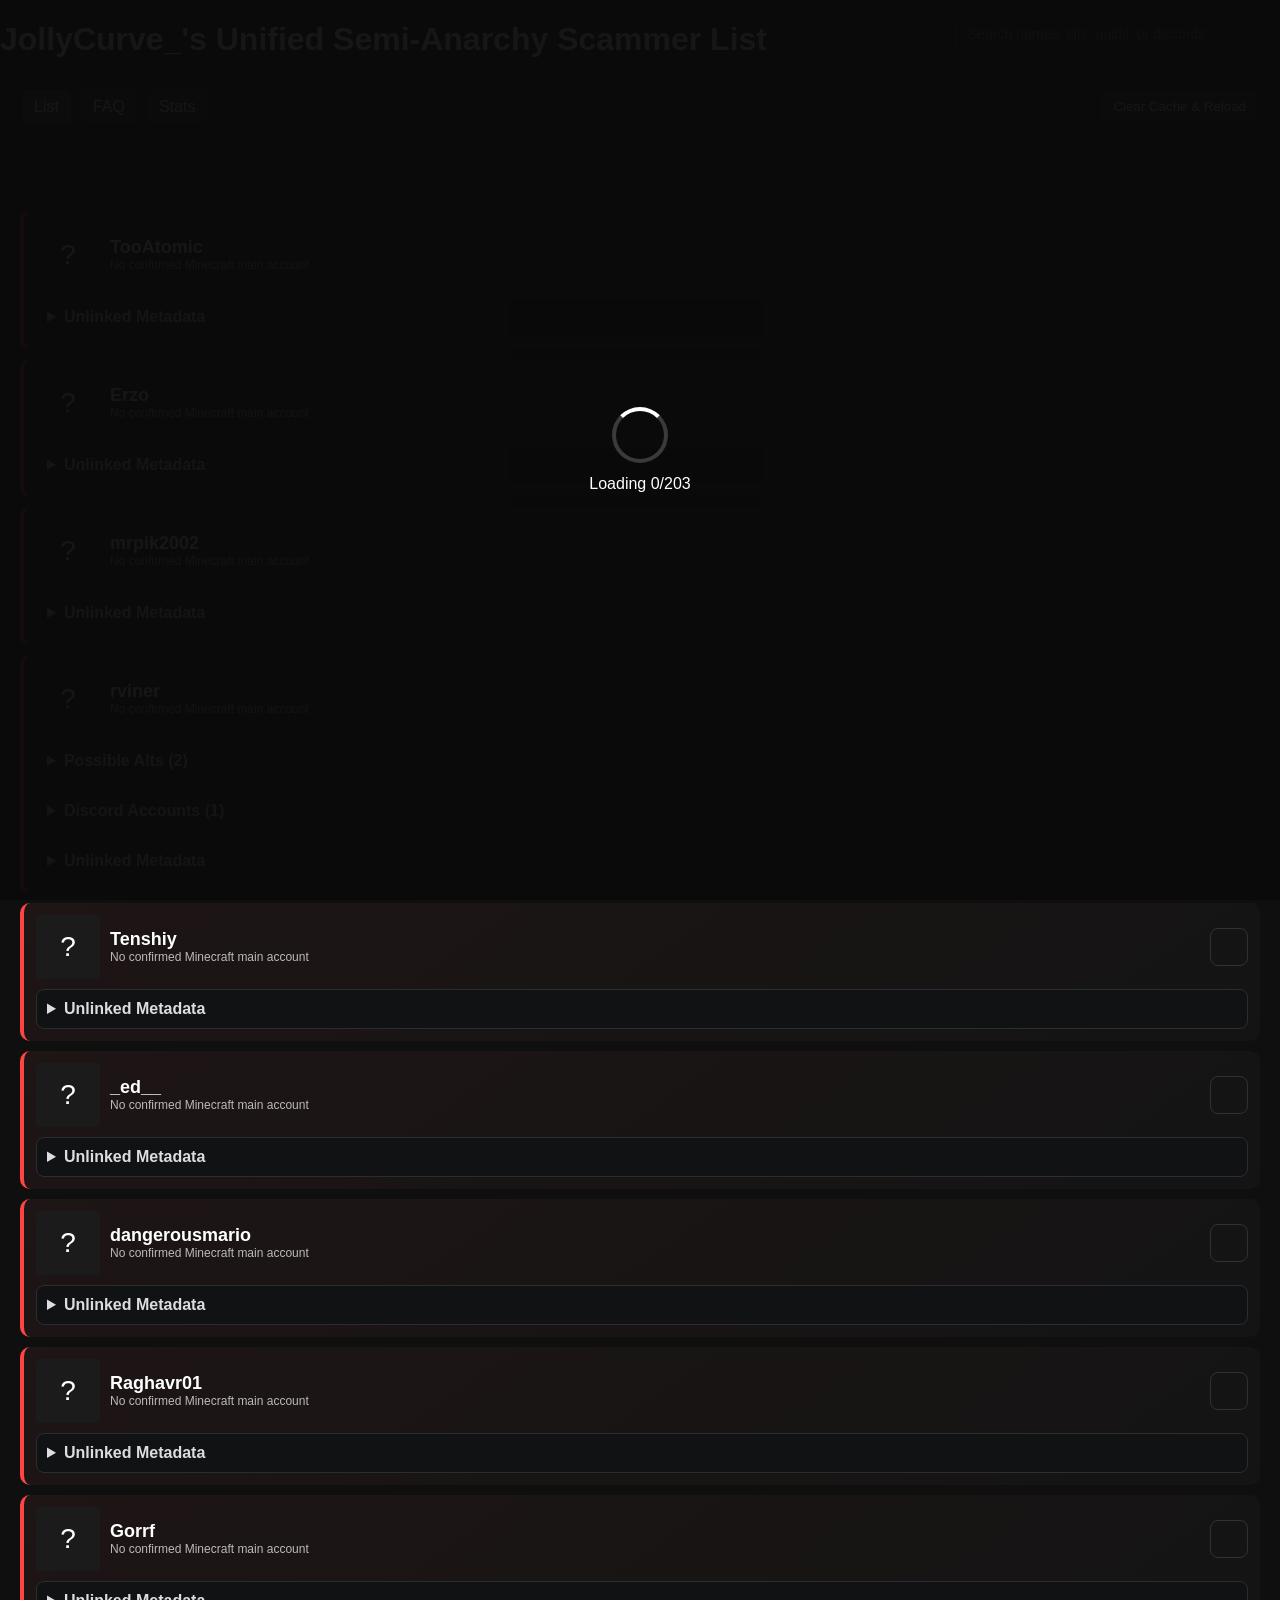
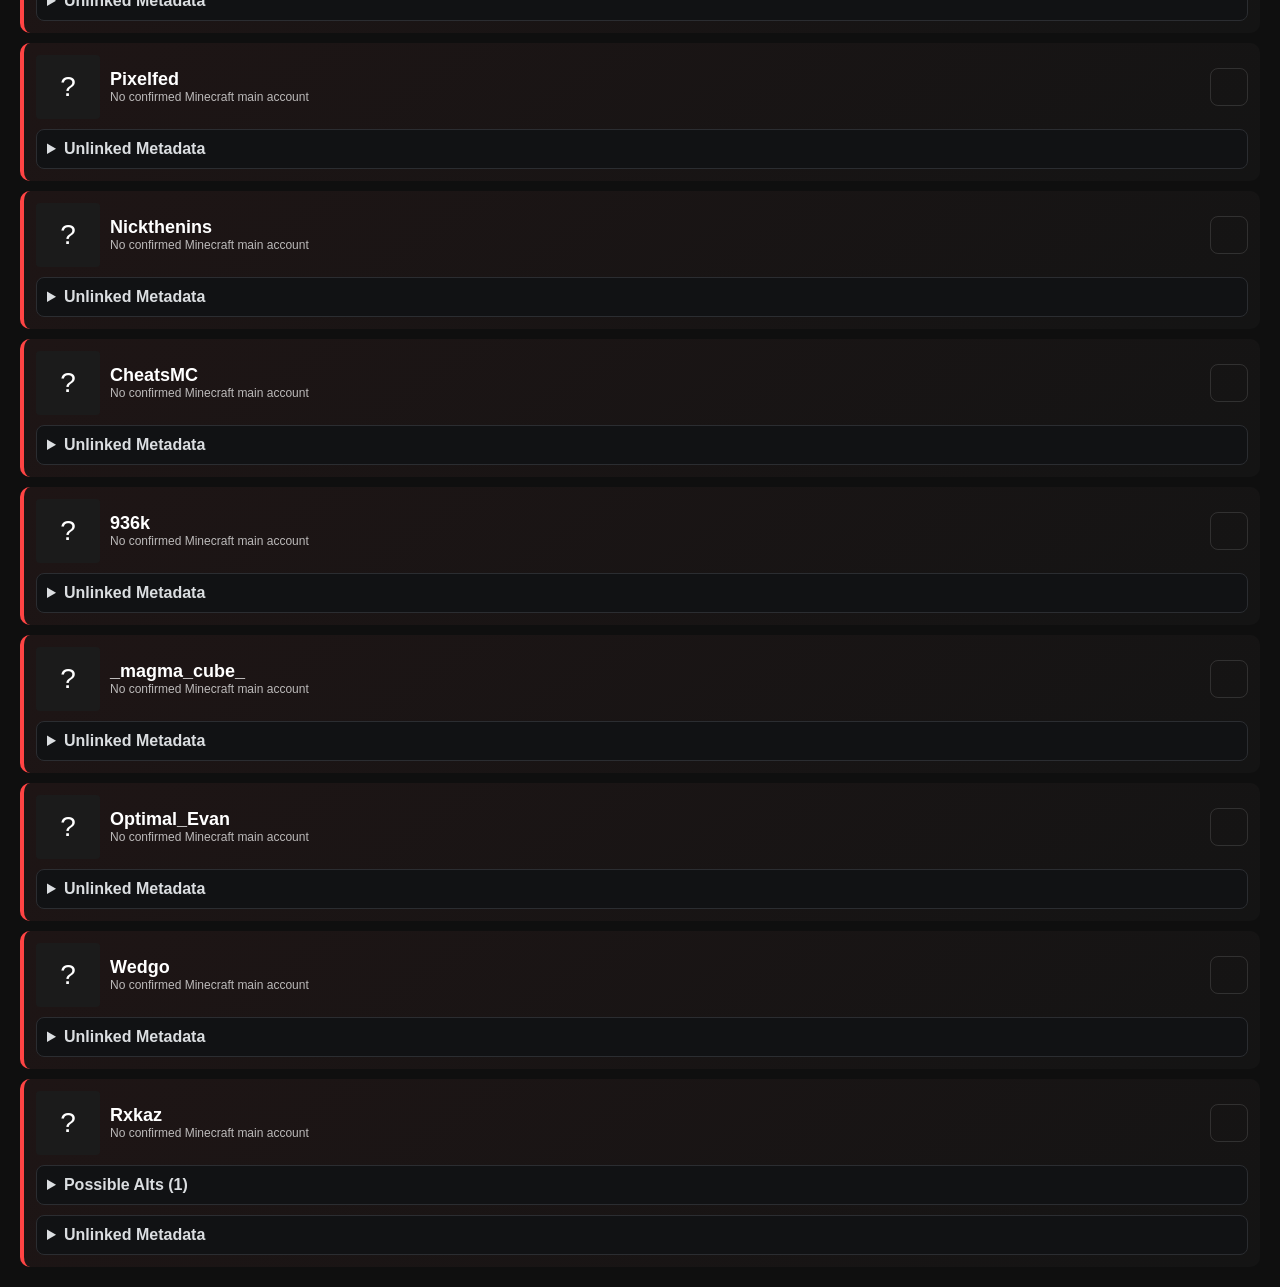
==== index.html @ 306a3466 "index.html small clarification in stats tab" ====
<!DOCTYPE html>
<html lang="en">
<head>
<meta charset="UTF-8">
<title>Semi-Anarchy Scammers</title>
<link rel="stylesheet" href="style.css">
</head>

<body>

<h1>JollyCurve_'s Unified Semi-Anarchy Scammer List</h1>

<div class="tabs">
    <div class="tab-btn active" onclick="switchTab('list')">List</div>
    <div class="tab-btn" onclick="switchTab('faq')">FAQ</div>
    <div class="tab-btn" onclick="switchTab('stats')">Stats</div>

    <button id="clear-cache-btn" class="clear-btn">
        Clear Cache & Reload
    </button>
</div>

<div id="tab-list" class="tab-content active">
    <div class="search-container">
        <input type="text" id="player-search" placeholder="Search names, alts, uuids, or discords..." autocomplete="off">
    </div>
    <div id="players"></div>
</div>

<div id="tab-faq" class="tab-content">

    <details class="section">
        <summary><strong>What is this list? Why did you make it?</strong></summary>
        <div style="margin-top:10px;">
            This is a unified list of scammers listed on semi-anarchy servers. Because the original lists are static, and users change their usernames over time, it can be unclear if a user is a scammer or not based on the original lists alone. This list takes the scammers collected in the original lists, and stores them as UUIDs first in order to show who is a scammer right now in an automatic and up to date fashion.
			<br>
			Additionally, the goal was to unifiy the various scammer lists, as one goal of marking scammers is to be punitive as well as a safety measure. Avoiding a scammer from another server is often preferred.
			<br>
			I made this list to show their current <b>LIVE</b> username, as well as the username history, as the static lists maintained on trading Discords suffer from username changes and deliberate obfuscation by scammers. In short, if you're looking to trade with someone, and the name they have <i>right now</i> doesn't show up in the list or username history, you can feel confident they're not a known scammer.
        </div>
    </details>

    <details class="section">
        <summary><strong>Where are the original scammers lists?</strong></summary>
        <div style="margin-top:10px;">
            Each server has it's own separately run trading Discord with it's own unique list of scammers. I manually went through and added the data from those servers to this list, sometimes using chat bridge history and/or the ForestBot database to determine what UUID the scammer has. You can check my work by joining the relevant Discord linked below:
			<br>
				<ul>
					<li><a href="https://Discord.gg/m5fGuqHyeb" target="_blank"><u>Refined Vanilla</u></a></li>
					<li><a href="https://Discord.gg/g5YJ2f69sZ" target="_blank"><u>Simply Vanilla</u></a></li>
					<li><a href="https://Discord.gg/XrvxpVv9KU" target="_blank"><u>Uneasy Vanilla</u></a></li>
					<li><a href="https://Discord.gg/KrkxKmG24" target="_blank"><u>Purity Vanilla</u></a></li>
					<li><a href="https://Discord.gg/SeawAYDTGy" target="_blank"><u>Anarchy Network</u></a></li>
				</ul>
			<br>
			Once you've joined, you can click the server icon next to a username to be taken directly to the scammer list of that server's trading Discord.
        </div>
    </details>

    <details class="section">
        <summary><strong>How do you know someone actually scammed though?</strong></summary>
        <div style="margin-top:10px;">
            This list isn't meant to adjudicate scammer status. The goal is to record scammer's UUIDs, which never change, and present their current username in an easily text searchable way, as well as their username history. If you believe you don't deserve to be marked as a scammer, you'll have to resolve that with the relevant trading Discord mods as well as the person you scammed.
        </div>
    </details>
	
	<details class="section">
        <summary><strong>How can you be certain of a scammer's UUID?</strong></summary>
        <div style="margin-top:10px;">
            Sites like <a href="https://namemc.com/ " target="_blank"><u>NameMC</u></a> allow you to see a username's history across any UUIDs it's been used with. Naturally, if a username listed on a scammer list only has one entry, you can be confident that UUID is the scammer. Things get more difficult when multiple UUIDs have used the same username. If the list is a decent record, you can use the time the scammer was listed to narrow when the username was in use, and that often is enough to determine the correct UUID. I also leveraged the data in the ForestBot database since UUIDs are recorded for things like deaths and advancements, which could give an objective link between a username and UUID, as well as a timestamp.
			<br>
			Unfortunately, several lists were not as granular as the Simply Vanilla list, Purity's in particular was quite annoying. I think there's some history behind that, some controversy about what trading Discord was "official", as well as the chat bridge not being as historical as Simply's. I did my best, but where things were unclear I had no choice but to not list them. Better a scammer goes undetected, for now, than an innocent person be marked in my opinion.
        </div>
    </details>
	
	<details class="section">
        <summary><strong>You say you're confident about the UUIDs, and yet you list some as just usernames without UUIDs. Why is that?</strong></summary>
        <div style="margin-top:10px;">
            That's true. The Purity scammer list in particular was not helpful when it came to linking the scammer's username with a UUID. Without additional context and multiple UUIDs having used the username during the server's time online, I couldn't narrow it down. The next best thing was to list the known names since that much is concrete.
        </div>
    </details>
	
	<details class="section">
        <summary><strong>NameMC allows people to hide username history, how did you find their UUID anyway?</strong></summary>
        <div style="margin-top:10px;">
            NameMC isn't the only site with username history. I'd say it's probably the most comprehensive and easiest to use, but being the most popular does lead to users of all stripes trying to hide their username history. Between other username lookup sites, the chat bridges, and the ForestBot database, you usually can't hide from me, unless the original list sucks in the way I described previously.
        </div>
    </details>
	
	<details class="section">
        <summary><strong>Why is the username history incomplete for some users?</strong></summary>
        <div style="margin-top:10px;">
            The API that pulls username data doesn't have a perfect record of usernames. Mojang cut off access to the official API and not all username sites have the same data. One thing you can count on is their current username being the one displayed though.
        </div>
    </details>
	
	<details class="section">
        <summary><strong>Is Discord account information being pulled live like Minecraft UUIDs?</strong></summary>
        <div style="margin-top:10px;">
            <b>No</b>. I couldn't find a clean way to pull live Discord account data without a bot sitting in the middle, and the goal was for this page to be static so that was a no go. The compromise is the bot reads the Discord account info based on the <code>data.json</code> file the page uses, and generates a <code>discord.json</code> file with the Discord account information. While it isn't pulling it live, Discord User IDs are static in the same way Minecraft UUIDs are, which means opening the account from this page in discord by clicking on it will get you the correct account, even if the scammer has changed their Discord username/avatar.
        </div>
    </details>
	
	<details class="section">
        <summary><strong>Did you use any other sources beyond the scammer lists?</strong></summary>
        <div style="margin-top:10px;">
            <b>Yes</b>. <a href="/EXTRASOURCES.md" target="_blank"><u>You can view those here</u></a>. Notably, the alts listed in the "UneasyVanilla Coordinate Leak" were used where applicable, as I've found the data listed there valid. However I would caution against loading the site to avoid potential IP Loggers etc.
        </div>
    </details>
	
	<details class="section">
		<summary><strong>Why does the page take so long to load? Why do some users fail to load?</strong></summary>
		<div style="margin-top:10px;">
			The initial load pulls a lot of data from the API I'm using to resolve usernames and username history. Sometimes the API refuses to send data to you because so much is being requested at once. If retries fail, you're simply prompted to attempt to reload them and that's usually good enough. After that, most of the data is cached.
		</div>
	</details>
	<details class="section">
		<summary><strong>Who are you? Why are you interested in these scammers?</strong></summary>
		<div style="margin-top:10px;">
			Within the Minecraft Semi-Anarchy space, I go by <a href="https://namemc.com/profile/a46a779e-0ff2-443d-99b7-130c288c784c" target="_blank"><u>JollyCurve_</u></a> in game. <a href="https://discord.com/users/1310388036051144767" target="_blank"><u>You can find me on discord here</u></a>.
			<br>
			My irl buddy and I <a href="https://discord.gg/ajBEzpvWPh" target="_blank"><u>run a shop together for fun</u></a> and got most invested in the "run a shop, make ing" game loop starting on Simply Vanilla after we got established and familiar with the quirks of semi-anarchy. I first joined SV in October 2024 and have been fairly fixated on placing blocks ever since. The idea of a unified scammer list has been in my head for quite awhile, and the result of that thought experiment is this page.
		</div>
	</details>

</div>

<div id="tab-stats" class="tab-content">

    <div class="player">
        <h2>List Stats</h2>
        <div id="statsText"></div>
    </div>

    <div class="player">
        <h2>Account Stats</h2>
        <div id="statsBars"></div>
    </div>
	
	<div class="player">
		<h2>Username Changes*</h2>
		<p style="margin-top: -10px; font-size: 0.75em; color: #888;">*Assumes all unlinked usernames have 0 username changes</p>
		<div id="usernameBars"></div>
	</div>
	
	<div class="player">
		<h2>Alt Stats</h2>
		<div id="altBars"></div>
	</div>

    <div class="player">
        <h2>Server Distribution</h2>
        <div id="serverBars"></div>
    </div>

</div>

<div id="loading-screen">
    <div class="loader-box">
        <div class="spinner"></div>
        <div id="loading-text">Loading players...</div>
    </div>
</div>

<script src="api.js"></script> 
<script src="ui.js"></script>
<script src="graphs.js"></script>
<script src="app.js"></script>

<script>
function switchTab(tab) {
    const tabs = {
        list: document.getElementById("tab-list"),
        faq: document.getElementById("tab-faq"),
        stats: document.getElementById("tab-stats")
    };

    const buttons = document.querySelectorAll(".tab-btn");

    buttons.forEach(b => b.classList.remove("active"));
    Object.values(tabs).forEach(t => t.classList.remove("active"));

    if (tab === "list") {
        tabs.list.classList.add("active");
        buttons[0].classList.add("active");
    }
    if (tab === "faq") {
        tabs.faq.classList.add("active");
        buttons[1].classList.add("active");
    }
    if (tab === "stats") {
        tabs.stats.classList.add("active");
        buttons[2].classList.add("active");
    }
}
</script>

</body>
</html>
---- style.css ----
body {
    font-family: Arial, sans-serif;
    background: #0f0f0f;
    color: white;
    margin: 0;
}

/* =====================
   TABS
===================== */
.tabs {
    display: flex;
    align-items: center;
    gap: 10px;
    margin: 12px;
    padding: 10px;
    background: #1a1a1a;
    border-radius: 10px;
}

.clear-btn {
    margin-left: auto;
}

.tab-btn,
.clear-btn {
    padding: 8px 12px;
    background: #222;
    cursor: pointer;
    border-radius: 6px;
    color: white;
    border: none;
}

.tab-btn.active {
    background: #444;
}

.tab-content {
    display: none;
    padding: 10px;
}

.tab-content.active {
    display: block;
}

/* =====================
   PLAYER CARDS
===================== */
.player {
    background: #1a1a1a;
    padding: 12px;
    margin: 10px;
    border-radius: 10px;
}

.player-header {
    display: flex;
    gap: 10px;
    align-items: center;
}

.section {
    margin-top: 10px;
    padding-top: 10px;
    border-top: 1px solid #333;
}

.alt-row {
    display: flex;
    gap: 10px;
    align-items: center;
}

.uuid {
    font-size: 12px;
    opacity: 0.7;
}

.username {
    font-size: 18px;
    font-weight: bold;
}

/* =====================
   LOADING SCREEN (RESTORED)
===================== */
#loading-screen {
    position: fixed;
    inset: 0;
    background: rgba(10,10,10,0.95);
    display: flex;
    align-items: center;
    justify-content: center;
    flex-direction: column;
    z-index: 99999;
    transition: opacity 0.4s ease;
}

.loader-box {
    display: flex;
    flex-direction: column;
    align-items: center;
    gap: 12px;
}

/* SPINNER RESTORED */
.spinner {
    width: 48px;
    height: 48px;
    border: 4px solid rgba(255,255,255,0.2);
    border-top: 4px solid white;
    border-radius: 50%;
    animation: spin 1s linear infinite;
}

@keyframes spin {
    from { transform: rotate(0deg); }
    to { transform: rotate(360deg); }
}

/* =====================
   DISCORD ACCORDION & CARDS (DISCORD UI THEME)
===================== */
/* Styles the details dropdown box for Discord */
details.section {
    background: #111214; /* Discord container background */
    border: 1px solid #2b2d31;
    border-radius: 8px;
    padding: 10px;
    margin-top: 10px;
}

details.section summary {
    font-weight: bold;
    cursor: pointer;
    color: #dbdee1;
    user-select: none;
}

/* Container for all Discord profiles inside the dropdown */
.alt-entry {
    display: flex;
    flex-direction: column;
    gap: 8px;
    margin-top: 10px;
}

/* Individual Discord Profile Card */
.discord-card {
    display: flex;
    align-items: center;
    gap: 12px;
    background: #2b2d31; /* Discord mid-ground chat color */
    padding: 10px 14px;
    border-radius: 6px;
    border: 1px solid #1e1f22;
}

/* Circular Discord Avatar */
.discord-avatar {
    border-radius: 50%;
    object-fit: cover;
    background-color: #1e1f22;
}

/* Text layout container */
.discord-info {
    display: flex;
    flex-direction: column;
    gap: 2px;
}

/* Discord Name Link */
.discord-info a {
    text-decoration: none;
    color: #f2f3f5;
    font-weight: 600;
    font-size: 14px;
}

.discord-info a:hover {
    text-decoration: underline;
}

/* Discord Snowflake ID Styling */
.discord-id {
    font-family: monospace;
    font-size: 11px;
    color: #949ba4; /* Discord muted text color */
}
/* =====================
   FLOATING SEARCH BAR
===================== */
.search-container {
    position: fixed;
    top: 17px; /* Aligns perfectly center with your tab buttons */
    right: 25px;
    z-index: 10000;
    width: 300px;
}

#player-search {
    width: 100%;
    padding: 8px 12px;
    background: rgba(26, 26, 26, 0.95);
    color: white;
    border: 1px solid #444;
    border-radius: 6px;
    font-size: 14px;
    box-shadow: 0 4px 12px rgba(0, 0, 0, 0.5);
    outline: none;
    transition: border-color 0.2s ease;
}

#player-search:focus {
    border-color: #4CAF50;
}

/* Add a bit of top margin to the players container so the first card isn't covered */
#players {
    margin-top: 55px;
}
/* Unlinked Custom Archive Card Warning Variants */
.player.unlinked-profile {
    border-left: 4px solid #ff4444;
    background: linear-gradient(145deg, #1e1515, #141414);
}
.server-badge-link {
    display: flex;
    align-items: center;
    margin-left: auto;
}

.server-badge {
    width: 36px;
    height: 36px;
    border-radius: 8px;
    object-fit: cover;
    border: 1px solid rgba(255,255,255,0.12);
}
#tab-stats canvas {
    margin-top: 10px;
    background: #111;
    border-radius: 8px;
    padding: 10px;
    max-width: 100%;
}
/* =====================
   SEARCH HIGHLIGHTS
===================== */
mark.search-highlight {
    background: #b5851b;
    color: white;
    border-radius: 2px;
    padding: 0 1px;
}
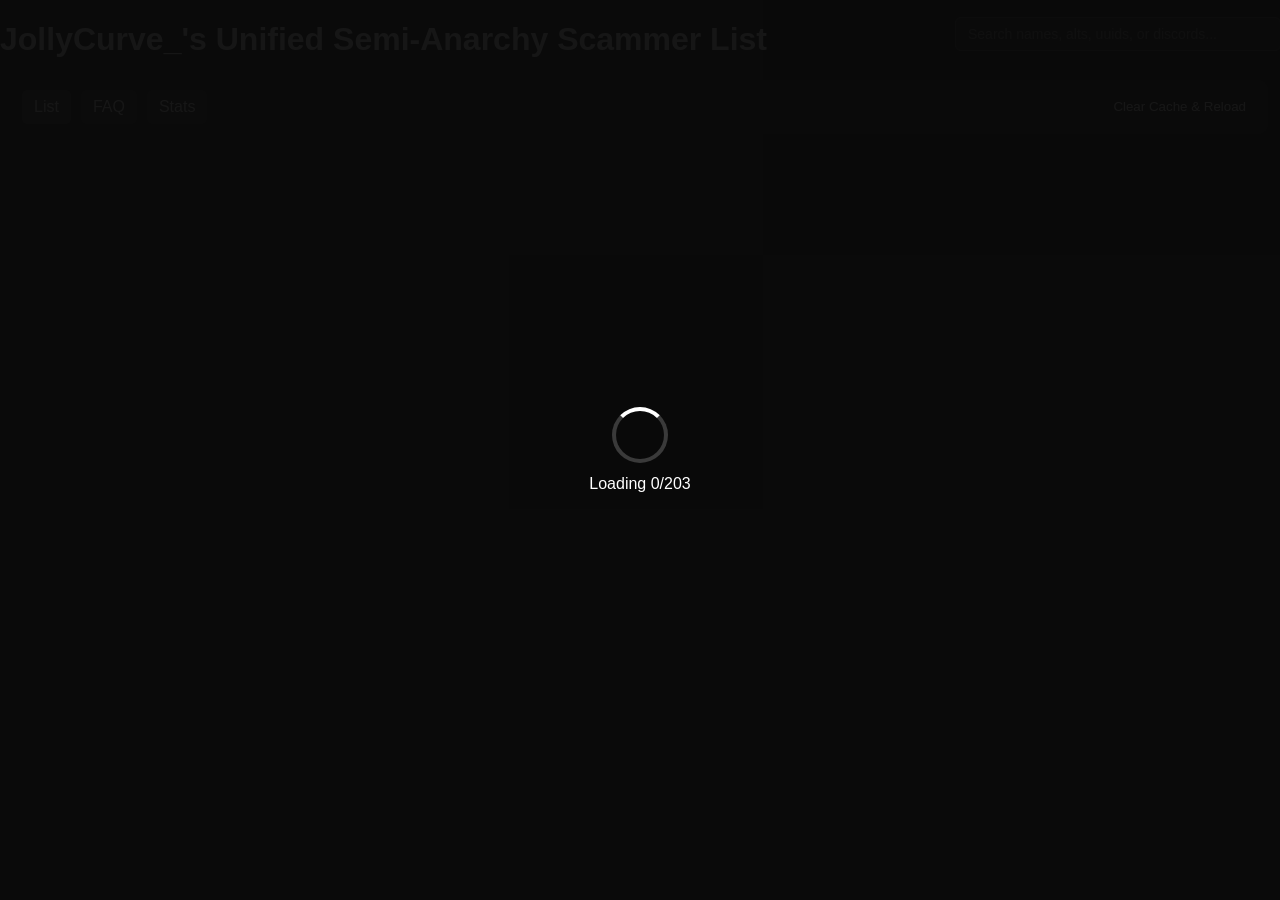
==== commit 24fbbe7d: "index, style, app, graphs, ui, new search copy button, more stats graph, failed player cards show a " ====
--- a/index.html
+++ b/index.html
@@ -23,8 +23,12 @@
 <div id="tab-list" class="tab-content active">
     <div class="search-container">
         <input type="text" id="player-search" placeholder="Search names, alts, uuids, or discords..." autocomplete="off">
-    </div>
+        <button id="copy-search-btn" style="display:none;" title="Copy shareable link for this search">Copy search link</button>
+    </div>
+    <div id="player-count" style="text-align:center; color:#555; font-size:0.85em; margin-bottom:6px;"></div>
     <div id="players"></div>
+    
+    <div id="no-results" style="display: none; text-align: center; padding: 50px 20px; color: #888; font-size: 1.1em; font-style: italic;">No matching players found.</div>
 </div>
 
 <div id="tab-faq" class="tab-content">
@@ -97,7 +101,7 @@
 	<details class="section">
         <summary><strong>Is Discord account information being pulled live like Minecraft UUIDs?</strong></summary>
         <div style="margin-top:10px;">
-            <b>No</b>. I couldn't find a clean way to pull live Discord account data without a bot sitting in the middle, and the goal was for this page to be static so that was a no go. The compromise is the bot reads the Discord account info based on the <code>data.json</code> file the page uses, and generates a <code>discord.json</code> file with the Discord account information. While it isn't pulling it live, Discord User IDs are static in the same way Minecraft UUIDs are, which means opening the account from this page in discord by clicking on it will get you the correct account, even if the scammer has changed their Discord username/avatar.
+            <b>Yes, by default</b>. The page attempts to resolve Discord User IDs using a live API, and if that fails, it fallsback to a <code>discord.json</code> file that's generated from the <code>data.json</code> file that contains all the data for the page. Even if the user data is out of date, clicking on the link to their profile will always bring up their current account details.
         </div>
     </details>
 	
--- a/style.css
+++ b/style.css
@@ -201,6 +201,24 @@
     width: 300px;
 }
 
+#copy-search-btn {
+    margin-top: 6px;
+    width: 100%;
+    padding: 6px 12px;
+    background: #2a2a2a;
+    color: #aaa;
+    border: 1px solid #444;
+    border-radius: 6px;
+    font-size: 12px;
+    cursor: pointer;
+    transition: background 0.15s ease, color 0.15s ease;
+}
+
+#copy-search-btn:hover {
+    background: #333;
+    color: white;
+}
+
 #player-search {
     width: 100%;
     padding: 8px 12px;
@@ -256,3 +274,10 @@
     border-radius: 2px;
     padding: 0 1px;
 }
+
+/* Failed-to-load placeholder cards */
+.player.failed-profile {
+    border-left: 4px solid #444;
+    background: linear-gradient(145deg, #161616, #111);
+    opacity: 0.6;
+}
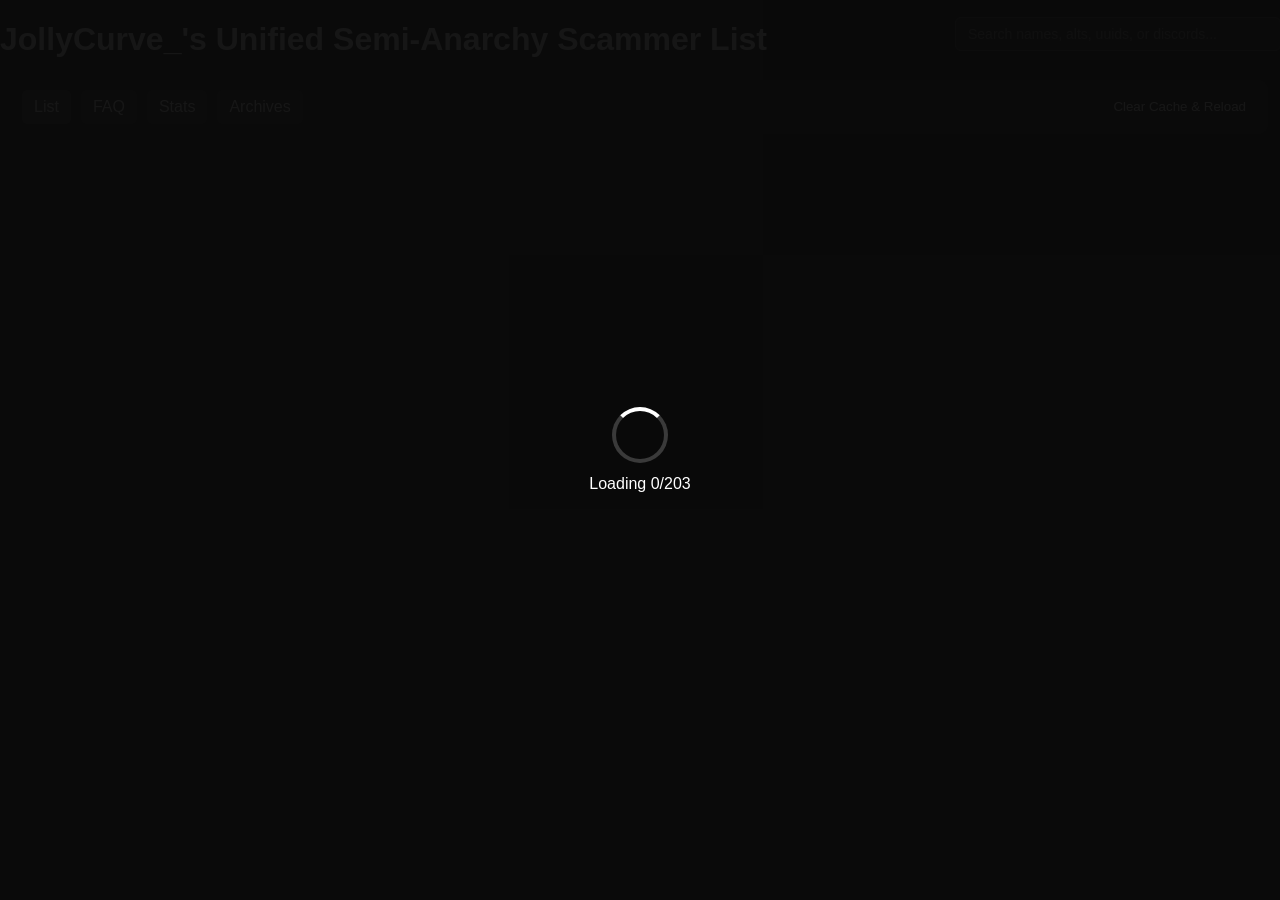
==== commit d603c71c: "api, index, style, ui, added archives tab with relavent support data contained in /archives/" ====
--- a/index.html
+++ b/index.html
@@ -14,6 +14,7 @@
     <div class="tab-btn active" onclick="switchTab('list')">List</div>
     <div class="tab-btn" onclick="switchTab('faq')">FAQ</div>
     <div class="tab-btn" onclick="switchTab('stats')">Stats</div>
+    <div class="tab-btn" onclick="switchTab('archives')">Archives</div>
 
     <button id="clear-cache-btn" class="clear-btn">
         Clear Cache & Reload
@@ -159,6 +160,16 @@
 
 </div>
 
+<div id="tab-archives" class="tab-content">
+    <div class="player">
+        <h2>Scammer List Archives</h2>
+        <p style="color:#888; font-size:0.85em; margin-top:-8px;">
+            Download a ZIP of each server's scammer list data, both easy to read HTML and JSON.
+        </p>
+        <div id="archive-grid" class="archive-grid"></div>
+    </div>
+</div>
+
 <div id="loading-screen">
     <div class="loader-box">
         <div class="spinner"></div>
@@ -174,9 +185,10 @@
 <script>
 function switchTab(tab) {
     const tabs = {
-        list: document.getElementById("tab-list"),
-        faq: document.getElementById("tab-faq"),
-        stats: document.getElementById("tab-stats")
+        list:     document.getElementById("tab-list"),
+        faq:      document.getElementById("tab-faq"),
+        stats:    document.getElementById("tab-stats"),
+        archives: document.getElementById("tab-archives")
     };
 
     const buttons = document.querySelectorAll(".tab-btn");
@@ -196,6 +208,11 @@
         tabs.stats.classList.add("active");
         buttons[2].classList.add("active");
     }
+    if (tab === "archives") {
+        tabs.archives.classList.add("active");
+        buttons[3].classList.add("active");
+        renderArchives();
+    }
 }
 </script>
 
--- a/style.css
+++ b/style.css
@@ -281,3 +281,77 @@
     background: linear-gradient(145deg, #161616, #111);
     opacity: 0.6;
 }
+
+/* =====================
+   ARCHIVES TAB
+===================== */
+.archive-grid {
+    display: grid;
+    grid-template-columns: repeat(auto-fill, minmax(160px, 1fr));
+    gap: 14px;
+    margin-top: 14px;
+}
+
+.archive-card {
+    background: #111214;
+    border: 1px solid #2b2d31;
+    border-radius: 10px;
+    padding: 18px 14px 14px;
+    display: flex;
+    flex-direction: column;
+    align-items: center;
+    gap: 10px;
+    text-align: center;
+    transition: border-color 0.15s ease;
+}
+
+.archive-card:hover {
+    border-color: #4CAF50;
+}
+
+.archive-card.archive-unavailable {
+    opacity: 0.5;
+    border-color: #333;
+}
+
+.archive-card.archive-unavailable:hover {
+    border-color: #444;
+}
+
+.archive-server-img {
+    width: 56px;
+    height: 56px;
+    border-radius: 12px;
+    object-fit: cover;
+    border: 1px solid rgba(255,255,255,0.12);
+}
+
+.archive-label {
+    font-size: 13px;
+    font-weight: bold;
+    color: #dbdee1;
+}
+
+.archive-dl-btn {
+    display: inline-block;
+    padding: 6px 14px;
+    background: #2a2a2a;
+    color: #90ee90;
+    border: 1px solid #3a5a3a;
+    border-radius: 6px;
+    font-size: 12px;
+    text-decoration: none;
+    transition: background 0.15s ease, border-color 0.15s ease;
+}
+
+.archive-dl-btn:hover {
+    background: #1e3a1e;
+    border-color: #4CAF50;
+    color: #afffaf;
+}
+
+.archive-na-badge {
+    font-size: 11px;
+    color: #666;
+    font-style: italic;
+}
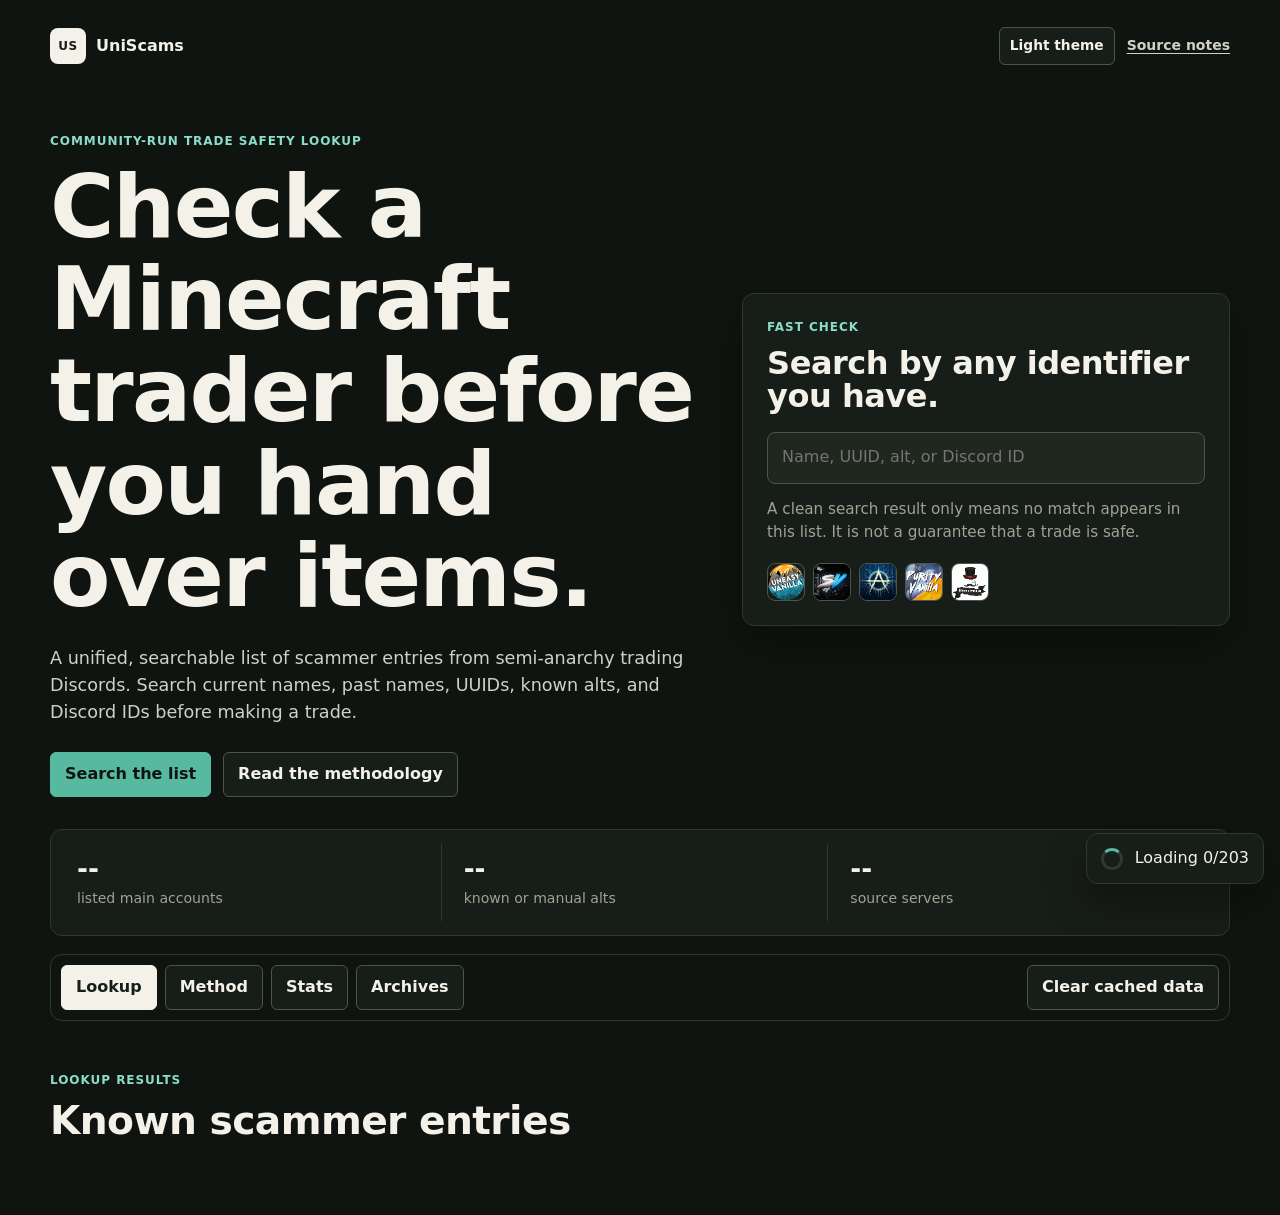
==== commit 6c6b9626: "deslopify" ====
--- a/index.html
+++ b/index.html
@@ -1,183 +1,280 @@
 <!DOCTYPE html>
-<html lang="en">
+<html lang="en" data-theme="dark">
 <head>
 <meta charset="UTF-8">
-<title>Semi-Anarchy Scammers</title>
+<meta name="viewport" content="width=device-width, initial-scale=1">
+<title>Unified Semi-Anarchy Scammer List</title>
 <link rel="stylesheet" href="style.css">
 </head>
 
 <body>
-
-<h1>JollyCurve_'s Unified Semi-Anarchy Scammer List</h1>
-
-<div class="tabs">
-    <div class="tab-btn active" onclick="switchTab('list')">List</div>
-    <div class="tab-btn" onclick="switchTab('faq')">FAQ</div>
-    <div class="tab-btn" onclick="switchTab('stats')">Stats</div>
-    <div class="tab-btn" onclick="switchTab('archives')">Archives</div>
-
-    <button id="clear-cache-btn" class="clear-btn">
-        Clear Cache & Reload
-    </button>
-</div>
-
-<div id="tab-list" class="tab-content active">
-    <div class="search-container">
-        <input type="text" id="player-search" placeholder="Search names, alts, uuids, or discords..." autocomplete="off">
-        <button id="copy-search-btn" style="display:none;" title="Copy shareable link for this search">Copy search link</button>
+<a class="skip-link" href="#player-search">Skip to search</a>
+
+<header class="site-header">
+    <div class="masthead">
+        <div class="brand-lockup" aria-label="Unified Semi-Anarchy Scammer List">
+            <span class="brand-mark" aria-hidden="true">US</span>
+            <span class="brand-name">UniScams</span>
+        </div>
+        <div class="header-actions">
+            <button id="theme-toggle" class="theme-toggle" type="button" aria-label="Switch to light theme">Light theme</button>
+            <a class="header-link" href="EXTRASOURCES.md" target="_blank" rel="noopener">Source notes</a>
+        </div>
     </div>
-    <div id="player-count" style="text-align:center; color:#555; font-size:0.85em; margin-bottom:6px;"></div>
-    <div id="players"></div>
-    
-    <div id="no-results" style="display: none; text-align: center; padding: 50px 20px; color: #888; font-size: 1.1em; font-style: italic;">No matching players found.</div>
-</div>
-
-<div id="tab-faq" class="tab-content">
-
-    <details class="section">
-        <summary><strong>What is this list? Why did you make it?</strong></summary>
-        <div style="margin-top:10px;">
-            This is a unified list of scammers listed on semi-anarchy servers. Because the original lists are static, and users change their usernames over time, it can be unclear if a user is a scammer or not based on the original lists alone. This list takes the scammers collected in the original lists, and stores them as UUIDs first in order to show who is a scammer right now in an automatic and up to date fashion.
-			<br>
-			Additionally, the goal was to unifiy the various scammer lists, as one goal of marking scammers is to be punitive as well as a safety measure. Avoiding a scammer from another server is often preferred.
-			<br>
-			I made this list to show their current <b>LIVE</b> username, as well as the username history, as the static lists maintained on trading Discords suffer from username changes and deliberate obfuscation by scammers. In short, if you're looking to trade with someone, and the name they have <i>right now</i> doesn't show up in the list or username history, you can feel confident they're not a known scammer.
-        </div>
-    </details>
-
-    <details class="section">
-        <summary><strong>Where are the original scammers lists?</strong></summary>
-        <div style="margin-top:10px;">
-            Each server has it's own separately run trading Discord with it's own unique list of scammers. I manually went through and added the data from those servers to this list, sometimes using chat bridge history and/or the ForestBot database to determine what UUID the scammer has. You can check my work by joining the relevant Discord linked below:
-			<br>
-				<ul>
-					<li><a href="https://Discord.gg/m5fGuqHyeb" target="_blank"><u>Refined Vanilla</u></a></li>
-					<li><a href="https://Discord.gg/g5YJ2f69sZ" target="_blank"><u>Simply Vanilla</u></a></li>
-					<li><a href="https://Discord.gg/XrvxpVv9KU" target="_blank"><u>Uneasy Vanilla</u></a></li>
-					<li><a href="https://Discord.gg/KrkxKmG24" target="_blank"><u>Purity Vanilla</u></a></li>
-					<li><a href="https://Discord.gg/SeawAYDTGy" target="_blank"><u>Anarchy Network</u></a></li>
-				</ul>
-			<br>
-			Once you've joined, you can click the server icon next to a username to be taken directly to the scammer list of that server's trading Discord.
-        </div>
-    </details>
-
-    <details class="section">
-        <summary><strong>How do you know someone actually scammed though?</strong></summary>
-        <div style="margin-top:10px;">
-            This list isn't meant to adjudicate scammer status. The goal is to record scammer's UUIDs, which never change, and present their current username in an easily text searchable way, as well as their username history. If you believe you don't deserve to be marked as a scammer, you'll have to resolve that with the relevant trading Discord mods as well as the person you scammed.
-        </div>
-    </details>
-	
-	<details class="section">
-        <summary><strong>How can you be certain of a scammer's UUID?</strong></summary>
-        <div style="margin-top:10px;">
-            Sites like <a href="https://namemc.com/ " target="_blank"><u>NameMC</u></a> allow you to see a username's history across any UUIDs it's been used with. Naturally, if a username listed on a scammer list only has one entry, you can be confident that UUID is the scammer. Things get more difficult when multiple UUIDs have used the same username. If the list is a decent record, you can use the time the scammer was listed to narrow when the username was in use, and that often is enough to determine the correct UUID. I also leveraged the data in the ForestBot database since UUIDs are recorded for things like deaths and advancements, which could give an objective link between a username and UUID, as well as a timestamp.
-			<br>
-			Unfortunately, several lists were not as granular as the Simply Vanilla list, Purity's in particular was quite annoying. I think there's some history behind that, some controversy about what trading Discord was "official", as well as the chat bridge not being as historical as Simply's. I did my best, but where things were unclear I had no choice but to not list them. Better a scammer goes undetected, for now, than an innocent person be marked in my opinion.
-        </div>
-    </details>
-	
-	<details class="section">
-        <summary><strong>You say you're confident about the UUIDs, and yet you list some as just usernames without UUIDs. Why is that?</strong></summary>
-        <div style="margin-top:10px;">
-            That's true. The Purity scammer list in particular was not helpful when it came to linking the scammer's username with a UUID. Without additional context and multiple UUIDs having used the username during the server's time online, I couldn't narrow it down. The next best thing was to list the known names since that much is concrete.
-        </div>
-    </details>
-	
-	<details class="section">
-        <summary><strong>NameMC allows people to hide username history, how did you find their UUID anyway?</strong></summary>
-        <div style="margin-top:10px;">
-            NameMC isn't the only site with username history. I'd say it's probably the most comprehensive and easiest to use, but being the most popular does lead to users of all stripes trying to hide their username history. Between other username lookup sites, the chat bridges, and the ForestBot database, you usually can't hide from me, unless the original list sucks in the way I described previously.
-        </div>
-    </details>
-	
-	<details class="section">
-        <summary><strong>Why is the username history incomplete for some users?</strong></summary>
-        <div style="margin-top:10px;">
-            The API that pulls username data doesn't have a perfect record of usernames. Mojang cut off access to the official API and not all username sites have the same data. One thing you can count on is their current username being the one displayed though.
-        </div>
-    </details>
-	
-	<details class="section">
-        <summary><strong>Is Discord account information being pulled live like Minecraft UUIDs?</strong></summary>
-        <div style="margin-top:10px;">
-            <b>Yes, by default</b>. The page attempts to resolve Discord User IDs using a live API, and if that fails, it fallsback to a <code>discord.json</code> file that's generated from the <code>data.json</code> file that contains all the data for the page. Even if the user data is out of date, clicking on the link to their profile will always bring up their current account details.
-        </div>
-    </details>
-	
-	<details class="section">
-        <summary><strong>Did you use any other sources beyond the scammer lists?</strong></summary>
-        <div style="margin-top:10px;">
-            <b>Yes</b>. <a href="/EXTRASOURCES.md" target="_blank"><u>You can view those here</u></a>. Notably, the alts listed in the "UneasyVanilla Coordinate Leak" were used where applicable, as I've found the data listed there valid. However I would caution against loading the site to avoid potential IP Loggers etc.
-        </div>
-    </details>
-	
-	<details class="section">
-		<summary><strong>Why does the page take so long to load? Why do some users fail to load?</strong></summary>
-		<div style="margin-top:10px;">
-			The initial load pulls a lot of data from the API I'm using to resolve usernames and username history. Sometimes the API refuses to send data to you because so much is being requested at once. If retries fail, you're simply prompted to attempt to reload them and that's usually good enough. After that, most of the data is cached.
-		</div>
-	</details>
-	<details class="section">
-		<summary><strong>Who are you? Why are you interested in these scammers?</strong></summary>
-		<div style="margin-top:10px;">
-			Within the Minecraft Semi-Anarchy space, I go by <a href="https://namemc.com/profile/a46a779e-0ff2-443d-99b7-130c288c784c" target="_blank"><u>JollyCurve_</u></a> in game. <a href="https://discord.com/users/1310388036051144767" target="_blank"><u>You can find me on discord here</u></a>.
-			<br>
-			My irl buddy and I <a href="https://discord.gg/ajBEzpvWPh" target="_blank"><u>run a shop together for fun</u></a> and got most invested in the "run a shop, make ing" game loop starting on Simply Vanilla after we got established and familiar with the quirks of semi-anarchy. I first joined SV in October 2024 and have been fairly fixated on placing blocks ever since. The idea of a unified scammer list has been in my head for quite awhile, and the result of that thought experiment is this page.
-		</div>
-	</details>
-
-</div>
-
-<div id="tab-stats" class="tab-content">
-
-    <div class="player">
-        <h2>List Stats</h2>
-        <div id="statsText"></div>
-    </div>
-
-    <div class="player">
-        <h2>Account Stats</h2>
-        <div id="statsBars"></div>
-    </div>
-	
-	<div class="player">
-		<h2>Username Changes*</h2>
-		<p style="margin-top: -10px; font-size: 0.75em; color: #888;">*Assumes all unlinked usernames have 0 username changes</p>
-		<div id="usernameBars"></div>
-	</div>
-	
-	<div class="player">
-		<h2>Alt Stats</h2>
-		<div id="altBars"></div>
-	</div>
-
-    <div class="player">
-        <h2>Server Distribution</h2>
-        <div id="serverBars"></div>
-    </div>
-
-</div>
-
-<div id="tab-archives" class="tab-content">
-    <div class="player">
-        <h2>Scammer List Archives</h2>
-        <p style="color:#888; font-size:0.85em; margin-top:-8px;">
-            Download a ZIP of each server's scammer list data, both easy to read HTML and JSON.
-        </p>
+
+    <section class="hero" aria-labelledby="hero-title">
+        <div class="hero-copy">
+            <p class="eyebrow">Community-run trade safety lookup</p>
+            <h1 id="hero-title">Check a Minecraft trader before you hand over items.</h1>
+            <p class="hero-lede">
+                A unified, searchable list of scammer entries from semi-anarchy trading Discords. Search current names, past names, UUIDs, known alts, and Discord IDs before making a trade.
+            </p>
+            <div class="hero-actions" aria-label="Primary actions">
+                <a class="primary-action" href="#player-search">Search the list</a>
+                <a class="secondary-action" href="#tab-faq" data-tab-link="faq">Read the methodology</a>
+            </div>
+        </div>
+
+        <aside class="lookup-panel" aria-labelledby="lookup-title">
+            <div class="panel-kicker">Fast check</div>
+            <h2 id="lookup-title">Search by any identifier you have.</h2>
+            <div class="search-container">
+                <label class="visually-hidden" for="player-search">Search names, alts, UUIDs, or Discord accounts</label>
+                <input type="search" id="player-search" aria-label="Search names, alts, UUIDs, or Discord accounts" placeholder="Name, UUID, alt, or Discord ID" autocomplete="off">
+                <button id="copy-search-btn" class="link-copy" hidden type="button" title="Copy shareable link for this search">Copy search link</button>
+            </div>
+            <p class="lookup-note">
+                A clean search result only means no match appears in this list. It is not a guarantee that a trade is safe.
+            </p>
+            <div class="server-strip" aria-label="Covered source communities">
+                <img src="unez.png" width="38" height="38" alt="Uneasy Vanilla source badge">
+                <img src="sv.png" width="38" height="38" alt="Simply Vanilla source badge">
+                <img src="axn.png" width="38" height="38" alt="Anarchy Network source badge">
+                <img src="pv.png" width="38" height="38" alt="Purity Vanilla source badge">
+                <img src="rv.png" width="38" height="38" alt="Refined Vanilla source badge">
+            </div>
+        </aside>
+    </section>
+
+    <section class="trust-strip" aria-label="List coverage">
+        <div>
+            <span class="metric" id="summary-mains">--</span>
+            <span class="metric-label">listed main accounts</span>
+        </div>
+        <div>
+            <span class="metric" id="summary-alts">--</span>
+            <span class="metric-label">known or manual alts</span>
+        </div>
+        <div>
+            <span class="metric" id="summary-servers">--</span>
+            <span class="metric-label">source servers</span>
+        </div>
+    </section>
+</header>
+
+<main>
+    <nav class="tabs" aria-label="UniScams sections" role="tablist">
+        <button id="tab-btn-list" class="tab-btn active" type="button" role="tab" data-tab="list" aria-controls="tab-list" aria-selected="true">Lookup</button>
+        <button id="tab-btn-faq" class="tab-btn" type="button" role="tab" data-tab="faq" aria-controls="tab-faq" aria-selected="false">Method</button>
+        <button id="tab-btn-stats" class="tab-btn" type="button" role="tab" data-tab="stats" aria-controls="tab-stats" aria-selected="false">Stats</button>
+        <button id="tab-btn-archives" class="tab-btn" type="button" role="tab" data-tab="archives" aria-controls="tab-archives" aria-selected="false">Archives</button>
+        <button id="clear-cache-btn" class="clear-btn" type="button">Clear cached data</button>
+    </nav>
+
+    <section id="tab-list" class="tab-content active" role="tabpanel" aria-labelledby="tab-btn-list" aria-hidden="false">
+        <div class="section-header">
+            <div>
+                <p class="eyebrow">Lookup results</p>
+                <h2>Known scammer entries</h2>
+            </div>
+            <div id="player-count" class="count-line" aria-live="polite"></div>
+        </div>
+        <div id="players" aria-live="polite"></div>
+        <div id="no-results" class="empty-state" hidden>
+            <strong>No matching entry found.</strong>
+            <span>Try a current name, older username, UUID, alt, or Discord ID. Absence from this list is not a safety guarantee.</span>
+        </div>
+    </section>
+
+    <section id="tab-faq" class="tab-content" role="tabpanel" aria-labelledby="tab-btn-faq" aria-hidden="true">
+        <div class="section-header">
+            <div>
+                <p class="eyebrow">Before you trade</p>
+                <h2>How to use this list responsibly</h2>
+            </div>
+        </div>
+
+        <div class="guidance-grid">
+            <article class="guidance-card">
+                <span class="card-label">01</span>
+                <h3>Search every identity</h3>
+                <p>Check the Minecraft name, any older names you know, UUIDs, alts, and Discord accounts. Scammers can change names; UUIDs do not change.</p>
+            </article>
+            <article class="guidance-card">
+                <span class="card-label">02</span>
+                <h3>Open the details</h3>
+                <p>Use username history, alt sections, Discord accounts, and server badges to understand why a person appears here.</p>
+            </article>
+            <article class="guidance-card">
+                <span class="card-label">03</span>
+                <h3>Resolve disputes at the source</h3>
+                <p>This site does not decide whether someone scammed. Handle removals, appeals, and new reports through the relevant trading Discord moderators.</p>
+            </article>
+        </div>
+
+        <div class="split-section">
+            <section class="info-panel" aria-labelledby="warning-signs-title">
+                <h3 id="warning-signs-title">Common warning signs</h3>
+                <ul class="check-list">
+                    <li>They recently changed names or ask you to ignore an older alias.</li>
+                    <li>Their Discord identity does not match the Minecraft account you expected.</li>
+                    <li>They push for an off-channel trade or refuse the server's usual process.</li>
+                    <li>They use an account that appears as an alt or ambiguous entry.</li>
+                </ul>
+            </section>
+
+            <section class="info-panel" aria-labelledby="targeted-title">
+                <h3 id="targeted-title">If a match appears</h3>
+                <ol class="step-list">
+                    <li>Do not continue the trade until you understand the entry.</li>
+                    <li>Open the source server badge when available and review the original context.</li>
+                    <li>Ask the relevant trading Discord moderators how they want reports or appeals handled.</li>
+                    <li>Save names, UUIDs, Discord IDs, screenshots, and timestamps before leaving the conversation.</li>
+                </ol>
+            </section>
+        </div>
+
+        <details class="section">
+            <summary>What is this list?</summary>
+            <div class="detail-copy">
+                This is a unified list of scammers listed on semi-anarchy servers. The original lists are static, while players can change usernames. This page stores confirmed Minecraft UUIDs where possible and resolves current usernames so a trader can search the person in front of them right now.
+            </div>
+        </details>
+
+        <details class="section">
+            <summary>Where are the original scammer lists?</summary>
+            <div class="detail-copy">
+                Each server has its own trading Discord and its own scammer list. Join the relevant Discord to check the source material or report through that community's process.
+                <ul>
+                    <li><a href="https://Discord.gg/m5fGuqHyeb" target="_blank" rel="noopener">Refined Vanilla</a></li>
+                    <li><a href="https://Discord.gg/g5YJ2f69sZ" target="_blank" rel="noopener">Simply Vanilla</a></li>
+                    <li><a href="https://Discord.gg/XrvxpVv9KU" target="_blank" rel="noopener">Uneasy Vanilla</a></li>
+                    <li><a href="https://Discord.gg/KrkxKmG24" target="_blank" rel="noopener">Purity Vanilla</a></li>
+                    <li><a href="https://Discord.gg/SeawAYDTGy" target="_blank" rel="noopener">Anarchy Network</a></li>
+                </ul>
+                The Archives tab also provides downloadable snapshots where archive files are available.
+            </div>
+        </details>
+
+        <details class="section">
+            <summary>How do you know someone actually scammed?</summary>
+            <div class="detail-copy">
+                This list is not meant to adjudicate scammer status. It records entries from existing server scammer lists and presents current usernames, username history, alts, and Discord identifiers in one searchable place. If you believe an entry is wrong, resolve it with the relevant trading Discord moderators.
+            </div>
+        </details>
+
+        <details class="section">
+            <summary>How can a UUID be confirmed?</summary>
+            <div class="detail-copy">
+                Name history tools such as <a href="https://namemc.com/" target="_blank" rel="noopener">NameMC</a>, chat bridge history, and ForestBot data can connect a listed username to a Minecraft UUID. When multiple UUIDs used the same name and the source was not clear enough, this site may leave an entry unlinked instead of attaching the wrong person.
+            </div>
+        </details>
+
+        <details class="section">
+            <summary>Why are some entries usernames without UUIDs?</summary>
+            <div class="detail-copy">
+                Some source lists do not include enough context to connect a name to one specific UUID. Those entries are shown as unlinked or ambiguous so the warning remains visible without pretending the identity is certain.
+            </div>
+        </details>
+
+        <details class="section">
+            <summary>Why can username history be incomplete?</summary>
+            <div class="detail-copy">
+                Mojang no longer exposes the same public username history API, and third-party records differ. Current username resolution is the most important signal, but older names may be missing from some profiles.
+            </div>
+        </details>
+
+        <details class="section">
+            <summary>Is Discord account information live?</summary>
+            <div class="detail-copy">
+                The page attempts to resolve Discord User IDs through a live API. If that fails, it uses the bundled <code>discord.json</code> fallback generated from the page data. Discord profile links still point to the current account for that ID.
+            </div>
+        </details>
+
+        <details class="section">
+            <summary>Why can loading take time?</summary>
+            <div class="detail-copy">
+                The first load fetches live Minecraft and Discord data. Results are cached in your browser for a few hours, so repeat visits should be faster unless you clear cached data.
+            </div>
+        </details>
+
+        <section class="report-panel" aria-labelledby="report-title">
+            <div>
+                <p class="eyebrow">Report or appeal</p>
+                <h3 id="report-title">Use the source community process.</h3>
+                <p>This site aggregates data. New scam reports, disputed entries, and removals should go through the moderators of the trading Discord that owns the original list.</p>
+            </div>
+            <a class="secondary-action" href="#tab-archives" data-tab-link="archives">Open archives</a>
+        </section>
+    </section>
+
+    <section id="tab-stats" class="tab-content" role="tabpanel" aria-labelledby="tab-btn-stats" aria-hidden="true">
+        <div class="section-header">
+            <div>
+                <p class="eyebrow">Data view</p>
+                <h2>List stats</h2>
+            </div>
+        </div>
+
+        <div class="stats-grid">
+            <section class="player">
+                <h3>List totals</h3>
+                <div id="statsText"></div>
+            </section>
+
+            <section class="player">
+                <h3>Account stats</h3>
+                <div id="statsBars"></div>
+            </section>
+
+            <section class="player">
+                <h3>Username changes</h3>
+                <p class="caption">Assumes unlinked usernames have 0 username changes.</p>
+                <div id="usernameBars"></div>
+            </section>
+
+            <section class="player">
+                <h3>Alt stats</h3>
+                <div id="altBars"></div>
+            </section>
+
+            <section class="player stats-wide">
+                <h3>Server distribution</h3>
+                <div id="serverBars"></div>
+            </section>
+        </div>
+    </section>
+
+    <section id="tab-archives" class="tab-content" role="tabpanel" aria-labelledby="tab-btn-archives" aria-hidden="true">
+        <div class="section-header">
+            <div>
+                <p class="eyebrow">Source snapshots</p>
+                <h2>Scammer list archives</h2>
+                <p class="section-lede">Download server list snapshots as ZIP files with readable HTML and JSON where available.</p>
+            </div>
+        </div>
         <div id="archive-grid" class="archive-grid"></div>
+    </section>
+</main>
+
+<div id="loading-screen" role="status" aria-live="polite">
+    <div class="loader-box">
+        <div class="spinner" aria-hidden="true"></div>
+        <div id="loading-text">Loading player data...</div>
     </div>
 </div>
 
-<div id="loading-screen">
-    <div class="loader-box">
-        <div class="spinner"></div>
-        <div id="loading-text">Loading players...</div>
-    </div>
-</div>
-
-<script src="api.js"></script> 
+<script src="api.js"></script>
 <script src="ui.js"></script>
 <script src="graphs.js"></script>
 <script src="app.js"></script>
@@ -185,36 +282,41 @@
 <script>
 function switchTab(tab) {
     const tabs = {
-        list:     document.getElementById("tab-list"),
-        faq:      document.getElementById("tab-faq"),
-        stats:    document.getElementById("tab-stats"),
+        list: document.getElementById("tab-list"),
+        faq: document.getElementById("tab-faq"),
+        stats: document.getElementById("tab-stats"),
         archives: document.getElementById("tab-archives")
     };
 
     const buttons = document.querySelectorAll(".tab-btn");
 
-    buttons.forEach(b => b.classList.remove("active"));
-    Object.values(tabs).forEach(t => t.classList.remove("active"));
-
-    if (tab === "list") {
-        tabs.list.classList.add("active");
-        buttons[0].classList.add("active");
-    }
-    if (tab === "faq") {
-        tabs.faq.classList.add("active");
-        buttons[1].classList.add("active");
-    }
-    if (tab === "stats") {
-        tabs.stats.classList.add("active");
-        buttons[2].classList.add("active");
-    }
+    buttons.forEach(button => {
+        const isActive = button.dataset.tab === tab;
+        button.classList.toggle("active", isActive);
+        button.setAttribute("aria-selected", String(isActive));
+    });
+
+    Object.entries(tabs).forEach(([key, panel]) => {
+        const isActive = key === tab;
+        panel.classList.toggle("active", isActive);
+        panel.setAttribute("aria-hidden", String(!isActive));
+    });
+
     if (tab === "archives") {
-        tabs.archives.classList.add("active");
-        buttons[3].classList.add("active");
         renderArchives();
     }
 }
+
+document.querySelectorAll(".tab-btn").forEach(button => {
+    button.addEventListener("click", () => switchTab(button.dataset.tab));
+});
+
+document.querySelectorAll("[data-tab-link]").forEach(link => {
+    link.addEventListener("click", () => {
+        switchTab(link.dataset.tabLink);
+    });
+});
 </script>
 
 </body>
-</html>+</html>
--- a/style.css
+++ b/style.css
@@ -1,118 +1,855 @@
+:root {
+    color-scheme: dark;
+    --canvas: #101410;
+    --surface: #171d18;
+    --surface-strong: #1f271f;
+    --ink: #f3f1e8;
+    --body: #d2d0c5;
+    --muted: #a1a294;
+    --line: #30382f;
+    --line-strong: #4b5648;
+    --accent: #57b99f;
+    --accent-strong: #8bdcc8;
+    --accent-soft: #183429;
+    --warn: #e3a84f;
+    --warn-soft: #3b2a13;
+    --danger: #e48172;
+    --danger-soft: #3c211d;
+    --shadow: 0 18px 44px rgba(0, 0, 0, 0.32);
+    --z-sticky: 20;
+    --z-toast: 50;
+    --z-modal: 60;
+    --z-skip: 70;
+    --radius-sm: 6px;
+    --radius-md: 8px;
+    --radius-lg: 12px;
+    --max-page: 1180px;
+}
+
+[data-theme="light"] {
+    color-scheme: light;
+    --canvas: #f6f3ed;
+    --surface: #fffdf8;
+    --surface-strong: #ffffff;
+    --ink: #1f2520;
+    --body: #43483f;
+    --muted: #6f746b;
+    --line: #ddd6c9;
+    --line-strong: #c8beae;
+    --accent: #176b5b;
+    --accent-strong: #0f4f43;
+    --accent-soft: #dcebe5;
+    --warn: #a15c00;
+    --warn-soft: #fff0d9;
+    --danger: #b43d31;
+    --danger-soft: #f8e4df;
+    --shadow: 0 18px 44px rgba(58, 45, 28, 0.09);
+}
+
+* {
+    box-sizing: border-box;
+}
+
+html {
+    scroll-behavior: smooth;
+}
+
 body {
-    font-family: Arial, sans-serif;
-    background: #0f0f0f;
-    color: white;
     margin: 0;
-}
-
-/* =====================
-   TABS
-===================== */
+    background: var(--canvas);
+    color: var(--ink);
+    font-family: ui-sans-serif, system-ui, -apple-system, BlinkMacSystemFont, "Segoe UI", sans-serif;
+    font-size: 16px;
+    line-height: 1.55;
+}
+
+a {
+    color: var(--accent-strong);
+    text-decoration-thickness: 1px;
+    text-underline-offset: 3px;
+}
+
+button,
+input {
+    font: inherit;
+}
+
+button {
+    cursor: pointer;
+}
+
+:focus-visible {
+    outline: 3px solid rgba(23, 107, 91, 0.45);
+    outline-offset: 3px;
+}
+
+.skip-link {
+    position: absolute;
+    left: 16px;
+    top: 12px;
+    z-index: var(--z-skip);
+    transform: translateY(-140%);
+    background: var(--ink);
+    color: var(--surface);
+    padding: 8px 12px;
+    border-radius: var(--radius-sm);
+}
+
+.skip-link:focus {
+    transform: translateY(0);
+}
+
+.visually-hidden {
+    position: absolute;
+    width: 1px;
+    height: 1px;
+    padding: 0;
+    margin: -1px;
+    overflow: hidden;
+    clip: rect(0, 0, 0, 0);
+    white-space: nowrap;
+    border: 0;
+}
+
+.site-header,
+main {
+    width: min(var(--max-page), calc(100% - 32px));
+    margin: 0 auto;
+}
+
+.site-header {
+    padding: 18px 0 0;
+}
+
+.masthead {
+    min-height: 56px;
+    display: flex;
+    align-items: center;
+    justify-content: space-between;
+    gap: 16px;
+}
+
+.header-actions {
+    display: inline-flex;
+    align-items: center;
+    gap: 12px;
+}
+
+.brand-lockup {
+    display: inline-flex;
+    align-items: center;
+    gap: 10px;
+    min-width: 0;
+    color: var(--ink);
+    font-weight: 750;
+}
+
+.brand-mark {
+    display: inline-flex;
+    width: 36px;
+    height: 36px;
+    align-items: center;
+    justify-content: center;
+    border-radius: var(--radius-md);
+    background: var(--ink);
+    color: var(--surface);
+    font-size: 12px;
+    letter-spacing: 0.04em;
+}
+
+.brand-name,
+.header-link,
+.primary-action,
+.secondary-action,
+.tab-btn,
+.clear-btn,
+.link-copy {
+    white-space: nowrap;
+}
+
+.header-link {
+    color: var(--body);
+    font-size: 14px;
+    font-weight: 650;
+}
+
+.theme-toggle {
+    min-height: 36px;
+    padding: 7px 10px;
+    border: 1px solid var(--line-strong);
+    border-radius: var(--radius-sm);
+    background: var(--surface);
+    color: var(--ink);
+    font-size: 0.86rem;
+    font-weight: 750;
+    white-space: nowrap;
+}
+
+.theme-toggle:hover {
+    border-color: var(--accent);
+}
+
+.hero {
+    display: grid;
+    grid-template-columns: minmax(0, 1.15fr) minmax(320px, 0.85fr);
+    gap: 32px;
+    align-items: stretch;
+    padding: 40px 0 24px;
+}
+
+.hero-copy {
+    min-width: 0;
+    padding: 18px 0 8px;
+}
+
+.eyebrow,
+.panel-kicker,
+.card-label {
+    margin: 0 0 10px;
+    color: var(--accent-strong);
+    font-size: 12px;
+    font-weight: 800;
+    letter-spacing: 0.08em;
+    text-transform: uppercase;
+}
+
+h1,
+h2,
+h3 {
+    margin: 0;
+    color: var(--ink);
+    line-height: 1.05;
+}
+
+h1 {
+    max-width: 760px;
+    font-size: clamp(2.4rem, 7vw, 5.5rem);
+    letter-spacing: -0.02em;
+}
+
+h2 {
+    font-size: clamp(1.6rem, 4vw, 2.45rem);
+    letter-spacing: -0.015em;
+}
+
+h3 {
+    font-size: 1.1rem;
+    letter-spacing: -0.005em;
+}
+
+.hero-lede,
+.section-lede {
+    max-width: 66ch;
+    color: var(--body);
+}
+
+.hero-lede {
+    margin: 22px 0 0;
+    font-size: 1.1rem;
+}
+
+.hero-actions {
+    display: flex;
+    flex-wrap: wrap;
+    gap: 12px;
+    margin-top: 26px;
+}
+
+.primary-action,
+.secondary-action,
+.clear-btn,
+.link-copy,
+.tab-btn {
+    min-height: 42px;
+    display: inline-flex;
+    align-items: center;
+    justify-content: center;
+    border-radius: var(--radius-sm);
+    border: 1px solid var(--line-strong);
+    padding: 9px 14px;
+    font-weight: 750;
+    text-decoration: none;
+    transition: background 160ms ease, border-color 160ms ease, color 160ms ease, transform 160ms ease;
+}
+
+.primary-action {
+    background: var(--accent);
+    border-color: var(--accent);
+    color: var(--canvas);
+}
+
+.secondary-action,
+.clear-btn,
+.link-copy,
+.tab-btn {
+    background: var(--surface);
+    color: var(--ink);
+}
+
+.primary-action:hover,
+.secondary-action:hover,
+.clear-btn:hover,
+.link-copy:hover,
+.tab-btn:hover {
+    transform: translateY(-1px);
+}
+
+.primary-action:hover {
+    background: var(--accent-strong);
+}
+
+.lookup-panel,
+.player,
+.info-panel,
+.guidance-card,
+.report-panel,
+.archive-card {
+    background: var(--surface);
+    border: 1px solid var(--line);
+    border-radius: var(--radius-lg);
+    box-shadow: var(--shadow);
+}
+
+.lookup-panel {
+    padding: 24px;
+    align-self: center;
+}
+
+.lookup-panel h2 {
+    font-size: clamp(1.45rem, 3vw, 2rem);
+}
+
+.lookup-note,
+.caption,
+.count-line,
+.uuid {
+    color: var(--muted);
+}
+
+.lookup-note {
+    margin: 14px 0 0;
+    font-size: 0.95rem;
+}
+
+.search-container {
+    margin-top: 18px;
+}
+
+#player-search {
+    width: 100%;
+    min-height: 52px;
+    padding: 0 14px;
+    background: var(--surface-strong);
+    color: var(--ink);
+    border: 1px solid var(--line-strong);
+    border-radius: var(--radius-md);
+    font-size: 1rem;
+    box-shadow: inset 0 1px 0 rgba(31, 37, 32, 0.04);
+    transition: border-color 160ms ease, box-shadow 160ms ease;
+}
+
+#player-search:focus {
+    border-color: var(--accent);
+    box-shadow: 0 0 0 4px rgba(23, 107, 91, 0.12);
+}
+
+.link-copy {
+    width: 100%;
+    margin-top: 8px;
+}
+
+.link-copy[hidden],
+.empty-state[hidden] {
+    display: none;
+}
+
+.server-strip {
+    display: flex;
+    flex-wrap: wrap;
+    gap: 8px;
+    margin-top: 18px;
+}
+
+.server-strip img {
+    width: 38px;
+    height: 38px;
+    border-radius: var(--radius-md);
+    border: 1px solid var(--line-strong);
+    object-fit: cover;
+}
+
+.trust-strip {
+    display: grid;
+    grid-template-columns: repeat(3, 1fr);
+    gap: 10px;
+    padding: 14px;
+    margin-bottom: 18px;
+    border: 1px solid var(--line);
+    border-radius: var(--radius-lg);
+    background: var(--surface);
+}
+
+.trust-strip > div {
+    padding: 12px;
+    border-right: 1px solid var(--line);
+}
+
+.trust-strip > div:last-child {
+    border-right: 0;
+}
+
+.metric {
+    display: block;
+    font-variant-numeric: tabular-nums;
+    font-size: 1.65rem;
+    font-weight: 800;
+    line-height: 1;
+}
+
+.metric-label {
+    display: block;
+    margin-top: 5px;
+    color: var(--muted);
+    font-size: 0.88rem;
+}
+
 .tabs {
-    display: flex;
-    align-items: center;
-    gap: 10px;
-    margin: 12px;
+    position: sticky;
+    top: 0;
+    z-index: var(--z-sticky);
+    display: flex;
+    align-items: center;
+    gap: 8px;
+    margin: 0 0 18px;
     padding: 10px;
-    background: #1a1a1a;
-    border-radius: 10px;
+    background: var(--canvas);
+    border: 1px solid var(--line);
+    border-radius: var(--radius-lg);
 }
 
 .clear-btn {
     margin-left: auto;
 }
 
-.tab-btn,
-.clear-btn {
-    padding: 8px 12px;
-    background: #222;
-    cursor: pointer;
-    border-radius: 6px;
-    color: white;
-    border: none;
-}
-
 .tab-btn.active {
-    background: #444;
+    background: var(--ink);
+    border-color: var(--ink);
+    color: var(--surface);
 }
 
 .tab-content {
     display: none;
-    padding: 10px;
+    padding: 12px 0 56px;
 }
 
 .tab-content.active {
     display: block;
 }
 
-/* =====================
-   PLAYER CARDS
-===================== */
+.section-header {
+    display: flex;
+    align-items: end;
+    justify-content: space-between;
+    gap: 24px;
+    margin: 20px 0 18px;
+}
+
+.count-line {
+    max-width: 36ch;
+    text-align: right;
+    font-size: 0.95rem;
+}
+
+#players {
+    display: grid;
+    grid-template-columns: repeat(2, minmax(0, 1fr));
+    gap: 14px;
+}
+
 .player {
-    background: #1a1a1a;
+    padding: 16px;
+}
+
+.player-header {
+    display: grid;
+    grid-template-columns: auto minmax(0, 1fr) auto;
+    gap: 14px;
+    align-items: center;
+}
+
+.player-head,
+.unknown-head {
+    width: 56px;
+    height: 56px;
+    border-radius: var(--radius-md);
+    border: 1px solid var(--line-strong);
+    image-rendering: pixelated;
+}
+
+.unknown-head {
+    display: flex;
+    align-items: center;
+    justify-content: center;
+    background: var(--danger-soft);
+    color: var(--danger);
+    font-size: 1.4rem;
+    font-weight: 850;
+}
+
+.player-title {
+    min-width: 0;
+}
+
+.username {
+    overflow-wrap: anywhere;
+    font-size: 1.1rem;
+    font-weight: 800;
+    line-height: 1.25;
+}
+
+.uuid {
+    overflow-wrap: anywhere;
+    font-family: ui-monospace, SFMono-Regular, Menlo, Consolas, monospace;
+    font-size: 0.76rem;
+}
+
+.section {
+    margin-top: 12px;
+    border: 1px solid var(--line);
+    border-radius: var(--radius-md);
+    background: var(--surface-strong);
+}
+
+.section summary {
+    cursor: pointer;
+    list-style-position: outside;
+    padding: 11px 12px;
+    color: var(--ink);
+    font-weight: 750;
+}
+
+.section[open] summary {
+    border-bottom: 1px solid var(--line);
+}
+
+.detail-copy,
+.alt-entry {
     padding: 12px;
-    margin: 10px;
-    border-radius: 10px;
-}
-
-.player-header {
-    display: flex;
+}
+
+.detail-copy {
+    color: var(--body);
+}
+
+.alt-entry {
+    display: grid;
+    gap: 8px;
+}
+
+.alt-row {
+    display: flex;
+    align-items: center;
     gap: 10px;
-    align-items: center;
-}
-
-.section {
+    min-width: 0;
+}
+
+.alt-row-between {
+    justify-content: space-between;
+}
+
+.alt-head {
+    width: 24px;
+    height: 24px;
+    border-radius: 3px;
+    border: 1px solid var(--line);
+    image-rendering: pixelated;
+}
+
+.discord-card {
+    display: grid;
+    grid-template-columns: auto minmax(0, 1fr);
+    align-items: center;
+    gap: 10px;
+    padding: 10px;
+    border: 1px solid var(--line);
+    border-radius: var(--radius-md);
+    background: var(--surface-strong);
+}
+
+.discord-avatar {
+    width: 40px;
+    height: 40px;
+    border-radius: 50%;
+    object-fit: cover;
+    background-color: var(--line);
+}
+
+.discord-info {
+    min-width: 0;
+    display: grid;
+    gap: 2px;
+}
+
+.discord-info a {
+    overflow-wrap: anywhere;
+    color: var(--ink);
+    font-weight: 750;
+    text-decoration: none;
+}
+
+.discord-info a:hover {
+    text-decoration: underline;
+}
+
+.discord-id {
+    color: var(--muted);
+    font-family: ui-monospace, SFMono-Regular, Menlo, Consolas, monospace;
+    font-size: 0.72rem;
+}
+
+.unlinked-badges {
+    display: flex;
+    flex-wrap: wrap;
+    justify-content: flex-end;
+    gap: 6px;
+}
+
+.server-badge-link,
+.server-badge-static {
+    display: inline-flex;
+    align-items: center;
+}
+
+.server-badge {
+    width: 36px;
+    height: 36px;
+    border-radius: var(--radius-md);
+    object-fit: cover;
+    border: 1px solid var(--line-strong);
+}
+
+.player.unlinked-profile {
+    border-color: var(--danger);
+    background: var(--danger-soft);
+}
+
+.player.failed-profile {
+    opacity: 0.72;
+    border-style: dashed;
+}
+
+.empty-state {
+    margin-top: 16px;
+    padding: 28px;
+    text-align: center;
+    border: 1px dashed var(--line-strong);
+    border-radius: var(--radius-lg);
+    background: var(--surface);
+    color: var(--body);
+}
+
+.empty-state strong,
+.empty-state span {
+    display: block;
+}
+
+.empty-state span {
+    margin-top: 6px;
+}
+
+.guidance-grid,
+.split-section,
+.stats-grid {
+    display: grid;
+    gap: 14px;
+}
+
+.guidance-grid {
+    grid-template-columns: repeat(3, minmax(0, 1fr));
+    margin-bottom: 18px;
+}
+
+.guidance-card,
+.info-panel,
+.report-panel {
+    padding: 18px;
+}
+
+.guidance-card p,
+.info-panel p,
+.report-panel p {
+    margin: 10px 0 0;
+    color: var(--body);
+}
+
+.split-section {
+    grid-template-columns: repeat(2, minmax(0, 1fr));
+    margin: 18px 0;
+}
+
+.check-list,
+.step-list {
+    margin: 12px 0 0;
+    padding-left: 22px;
+    color: var(--body);
+}
+
+.check-list li,
+.step-list li {
+    margin-top: 8px;
+}
+
+.report-panel {
+    display: flex;
+    align-items: center;
+    justify-content: space-between;
+    gap: 18px;
+    margin-top: 18px;
+    background: var(--accent-soft);
+    border-color: rgba(23, 107, 91, 0.24);
+}
+
+.stats-grid {
+    grid-template-columns: repeat(2, minmax(0, 1fr));
+}
+
+.stats-wide {
+    grid-column: 1 / -1;
+}
+
+.caption {
+    margin-top: 8px;
+    font-size: 0.9rem;
+}
+
+#tab-stats canvas {
+    display: block;
+    width: 100%;
+    height: auto;
     margin-top: 10px;
-    padding-top: 10px;
-    border-top: 1px solid #333;
-}
-
-.alt-row {
-    display: flex;
+    background: var(--surface-strong);
+    border: 1px solid var(--line);
+    border-radius: var(--radius-md);
+    padding: 10px;
+}
+
+.archive-grid {
+    display: grid;
+    grid-template-columns: repeat(auto-fill, minmax(180px, 1fr));
+    gap: 14px;
+    margin-top: 14px;
+}
+
+.archive-card {
+    padding: 18px;
+    display: grid;
+    justify-items: center;
     gap: 10px;
-    align-items: center;
-}
-
-.uuid {
-    font-size: 12px;
-    opacity: 0.7;
-}
-
-.username {
-    font-size: 18px;
-    font-weight: bold;
-}
-
-/* =====================
-   LOADING SCREEN (RESTORED)
-===================== */
+    text-align: center;
+    transition: border-color 160ms ease, transform 160ms ease;
+}
+
+.archive-card:hover {
+    transform: translateY(-1px);
+    border-color: var(--accent);
+}
+
+.archive-card.archive-unavailable {
+    opacity: 0.58;
+    box-shadow: none;
+}
+
+.archive-server-img {
+    width: 58px;
+    height: 58px;
+    border-radius: var(--radius-lg);
+    object-fit: cover;
+    border: 1px solid var(--line-strong);
+}
+
+.archive-label {
+    font-size: 0.92rem;
+    font-weight: 800;
+    color: var(--ink);
+}
+
+.archive-dl-btn {
+    display: inline-flex;
+    align-items: center;
+    justify-content: center;
+    min-height: 36px;
+    padding: 7px 12px;
+    background: var(--accent);
+    color: var(--canvas);
+    border: 1px solid var(--accent);
+    border-radius: var(--radius-sm);
+    font-size: 0.85rem;
+    font-weight: 750;
+    text-decoration: none;
+}
+
+.archive-dl-btn:hover {
+    background: var(--accent-strong);
+}
+
+.archive-na-badge {
+    color: var(--muted);
+    font-size: 0.82rem;
+}
+
+mark.search-highlight {
+    background: #ffe08a;
+    color: var(--ink);
+    border-radius: 3px;
+    padding: 0 2px;
+}
+
+#retry-banner {
+    position: fixed;
+    left: 50%;
+    bottom: 20px;
+    transform: translateX(-50%);
+    z-index: var(--z-toast);
+    max-width: calc(100% - 32px);
+    padding: 10px 14px;
+    border: 1px solid var(--line-strong);
+    border-radius: var(--radius-md);
+    background: var(--ink);
+    color: var(--surface);
+    box-shadow: var(--shadow);
+    cursor: pointer;
+}
+
 #loading-screen {
     position: fixed;
-    inset: 0;
-    background: rgba(10,10,10,0.95);
+    right: 16px;
+    bottom: 16px;
+    z-index: var(--z-modal);
     display: flex;
     align-items: center;
     justify-content: center;
-    flex-direction: column;
-    z-index: 99999;
-    transition: opacity 0.4s ease;
+    pointer-events: none;
+    transition: opacity 220ms ease;
 }
 
 .loader-box {
     display: flex;
-    flex-direction: column;
     align-items: center;
     gap: 12px;
-}
-
-/* SPINNER RESTORED */
+    padding: 12px 14px;
+    border: 1px solid var(--line);
+    border-radius: var(--radius-lg);
+    background: var(--surface);
+    box-shadow: var(--shadow);
+}
+
 .spinner {
-    width: 48px;
-    height: 48px;
-    border: 4px solid rgba(255,255,255,0.2);
-    border-top: 4px solid white;
+    width: 22px;
+    height: 22px;
+    border: 3px solid var(--line);
+    border-top-color: var(--accent);
     border-radius: 50%;
-    animation: spin 1s linear infinite;
+    animation: spin 600ms linear infinite;
 }
 
 @keyframes spin {
@@ -120,238 +857,116 @@
     to { transform: rotate(360deg); }
 }
 
-/* =====================
-   DISCORD ACCORDION & CARDS (DISCORD UI THEME)
-===================== */
-/* Styles the details dropdown box for Discord */
-details.section {
-    background: #111214; /* Discord container background */
-    border: 1px solid #2b2d31;
-    border-radius: 8px;
-    padding: 10px;
-    margin-top: 10px;
-}
-
-details.section summary {
-    font-weight: bold;
-    cursor: pointer;
-    color: #dbdee1;
-    user-select: none;
-}
-
-/* Container for all Discord profiles inside the dropdown */
-.alt-entry {
-    display: flex;
-    flex-direction: column;
-    gap: 8px;
-    margin-top: 10px;
-}
-
-/* Individual Discord Profile Card */
-.discord-card {
-    display: flex;
-    align-items: center;
-    gap: 12px;
-    background: #2b2d31; /* Discord mid-ground chat color */
-    padding: 10px 14px;
-    border-radius: 6px;
-    border: 1px solid #1e1f22;
-}
-
-/* Circular Discord Avatar */
-.discord-avatar {
-    border-radius: 50%;
-    object-fit: cover;
-    background-color: #1e1f22;
-}
-
-/* Text layout container */
-.discord-info {
-    display: flex;
-    flex-direction: column;
-    gap: 2px;
-}
-
-/* Discord Name Link */
-.discord-info a {
-    text-decoration: none;
-    color: #f2f3f5;
-    font-weight: 600;
-    font-size: 14px;
-}
-
-.discord-info a:hover {
-    text-decoration: underline;
-}
-
-/* Discord Snowflake ID Styling */
-.discord-id {
-    font-family: monospace;
-    font-size: 11px;
-    color: #949ba4; /* Discord muted text color */
-}
-/* =====================
-   FLOATING SEARCH BAR
-===================== */
-.search-container {
-    position: fixed;
-    top: 17px; /* Aligns perfectly center with your tab buttons */
-    right: 25px;
-    z-index: 10000;
-    width: 300px;
-}
-
-#copy-search-btn {
-    margin-top: 6px;
-    width: 100%;
-    padding: 6px 12px;
-    background: #2a2a2a;
-    color: #aaa;
-    border: 1px solid #444;
-    border-radius: 6px;
-    font-size: 12px;
-    cursor: pointer;
-    transition: background 0.15s ease, color 0.15s ease;
-}
-
-#copy-search-btn:hover {
-    background: #333;
-    color: white;
-}
-
-#player-search {
-    width: 100%;
-    padding: 8px 12px;
-    background: rgba(26, 26, 26, 0.95);
-    color: white;
-    border: 1px solid #444;
-    border-radius: 6px;
-    font-size: 14px;
-    box-shadow: 0 4px 12px rgba(0, 0, 0, 0.5);
-    outline: none;
-    transition: border-color 0.2s ease;
-}
-
-#player-search:focus {
-    border-color: #4CAF50;
-}
-
-/* Add a bit of top margin to the players container so the first card isn't covered */
-#players {
-    margin-top: 55px;
-}
-/* Unlinked Custom Archive Card Warning Variants */
-.player.unlinked-profile {
-    border-left: 4px solid #ff4444;
-    background: linear-gradient(145deg, #1e1515, #141414);
-}
-.server-badge-link {
-    display: flex;
-    align-items: center;
-    margin-left: auto;
-}
-
-.server-badge {
-    width: 36px;
-    height: 36px;
-    border-radius: 8px;
-    object-fit: cover;
-    border: 1px solid rgba(255,255,255,0.12);
-}
-#tab-stats canvas {
-    margin-top: 10px;
-    background: #111;
-    border-radius: 8px;
-    padding: 10px;
-    max-width: 100%;
-}
-/* =====================
-   SEARCH HIGHLIGHTS
-===================== */
-mark.search-highlight {
-    background: #b5851b;
-    color: white;
-    border-radius: 2px;
-    padding: 0 1px;
-}
-
-/* Failed-to-load placeholder cards */
-.player.failed-profile {
-    border-left: 4px solid #444;
-    background: linear-gradient(145deg, #161616, #111);
-    opacity: 0.6;
-}
-
-/* =====================
-   ARCHIVES TAB
-===================== */
-.archive-grid {
-    display: grid;
-    grid-template-columns: repeat(auto-fill, minmax(160px, 1fr));
-    gap: 14px;
-    margin-top: 14px;
-}
-
-.archive-card {
-    background: #111214;
-    border: 1px solid #2b2d31;
-    border-radius: 10px;
-    padding: 18px 14px 14px;
-    display: flex;
-    flex-direction: column;
-    align-items: center;
-    gap: 10px;
-    text-align: center;
-    transition: border-color 0.15s ease;
-}
-
-.archive-card:hover {
-    border-color: #4CAF50;
-}
-
-.archive-card.archive-unavailable {
-    opacity: 0.5;
-    border-color: #333;
-}
-
-.archive-card.archive-unavailable:hover {
-    border-color: #444;
-}
-
-.archive-server-img {
-    width: 56px;
-    height: 56px;
-    border-radius: 12px;
-    object-fit: cover;
-    border: 1px solid rgba(255,255,255,0.12);
-}
-
-.archive-label {
-    font-size: 13px;
-    font-weight: bold;
-    color: #dbdee1;
-}
-
-.archive-dl-btn {
-    display: inline-block;
-    padding: 6px 14px;
-    background: #2a2a2a;
-    color: #90ee90;
-    border: 1px solid #3a5a3a;
-    border-radius: 6px;
-    font-size: 12px;
-    text-decoration: none;
-    transition: background 0.15s ease, border-color 0.15s ease;
-}
-
-.archive-dl-btn:hover {
-    background: #1e3a1e;
-    border-color: #4CAF50;
-    color: #afffaf;
-}
-
-.archive-na-badge {
-    font-size: 11px;
-    color: #666;
-    font-style: italic;
-}
+@media (prefers-reduced-motion: reduce) {
+    *,
+    *::before,
+    *::after {
+        scroll-behavior: auto !important;
+        animation-duration: 0.01ms !important;
+        animation-iteration-count: 1 !important;
+        transition-duration: 0.01ms !important;
+    }
+}
+
+@media (max-width: 820px) {
+    .hero,
+    .guidance-grid,
+    .split-section,
+    .stats-grid,
+    #players {
+        grid-template-columns: 1fr;
+    }
+
+    .hero {
+        gap: 20px;
+        padding-top: 24px;
+    }
+
+    .tabs {
+        align-items: stretch;
+        flex-wrap: wrap;
+    }
+
+    .clear-btn {
+        margin-left: 0;
+    }
+
+    .section-header,
+    .report-panel {
+        align-items: start;
+        flex-direction: column;
+    }
+
+    .count-line {
+        text-align: left;
+    }
+}
+
+@media (max-width: 560px) {
+    .site-header,
+    main {
+        width: min(100% - 24px, var(--max-page));
+    }
+
+    .masthead {
+        min-height: 48px;
+    }
+
+    .brand-name {
+        font-size: 0.95rem;
+    }
+
+    .header-link {
+        font-size: 0.82rem;
+    }
+
+    .lookup-panel,
+    .player,
+    .guidance-card,
+    .info-panel,
+    .report-panel {
+        padding: 14px;
+    }
+
+    .hero-actions {
+        display: grid;
+    }
+
+    .tabs {
+        display: grid;
+        grid-template-columns: repeat(2, minmax(0, 1fr));
+    }
+
+    .tab-btn,
+    .clear-btn {
+        width: 100%;
+    }
+
+    .clear-btn {
+        grid-column: 1 / -1;
+    }
+
+    .trust-strip {
+        grid-template-columns: 1fr;
+    }
+
+    .trust-strip > div {
+        border-right: 0;
+        border-bottom: 1px solid var(--line);
+    }
+
+    .trust-strip > div:last-child {
+        border-bottom: 0;
+    }
+
+    .player-header {
+        grid-template-columns: auto minmax(0, 1fr);
+    }
+
+    .player-header .server-badge-link,
+    .player-header .server-badge-static,
+    .player-header .unlinked-badges {
+        grid-column: 1 / -1;
+        justify-content: flex-start;
+    }
+}
